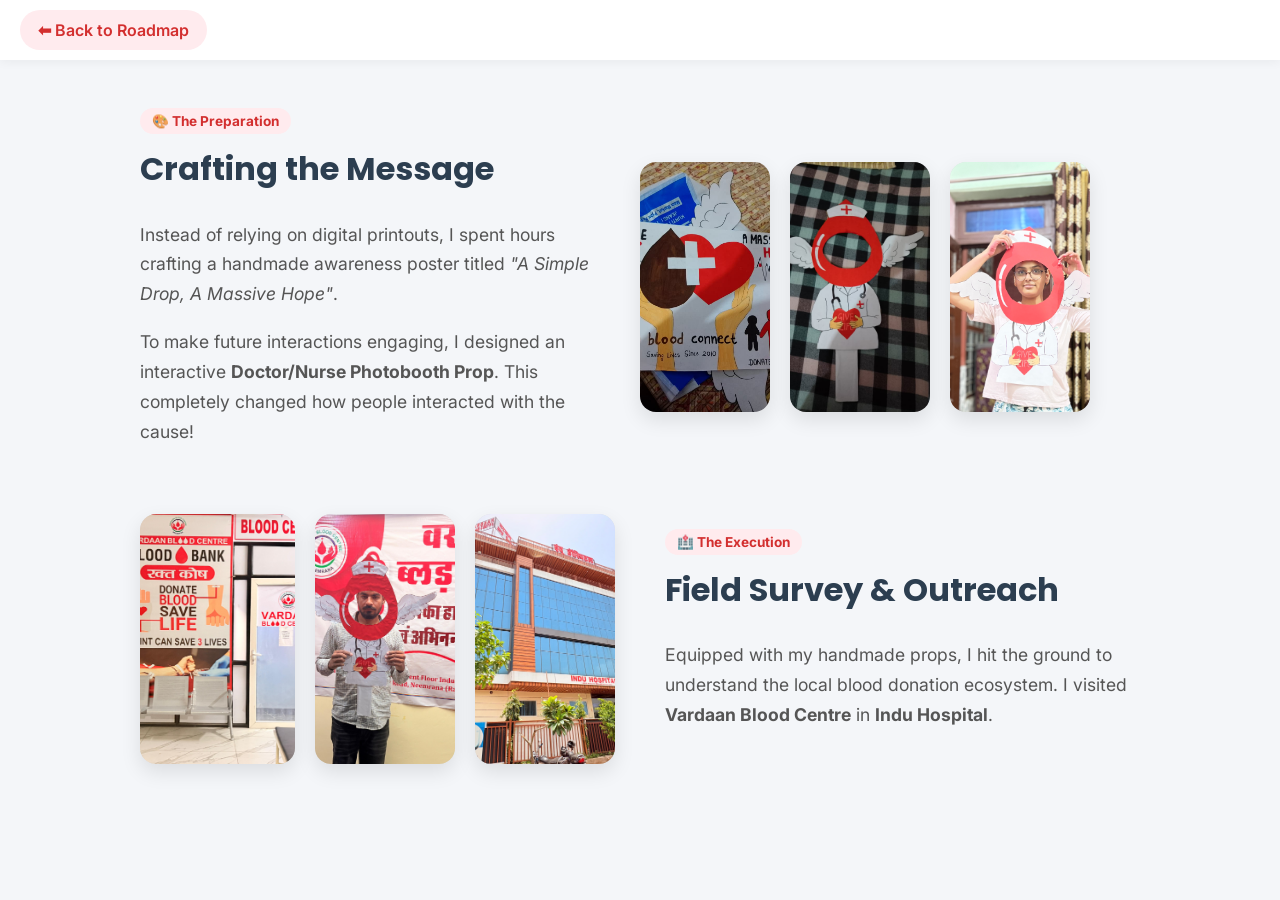
==== week1.html @ a0501035 "First commit - BloodConnect Journey Portfolio" ====
<!DOCTYPE html>
<html lang="en">
<head>
    <meta charset="UTF-8">
    <meta name="viewport" content="width=device-width, initial-scale=1.0">
    <title>Week 1 - Impact Journey</title>
    <link href="https://fonts.googleapis.com/css2?family=Poppins:wght@600;800&family=Inter:wght@400;500&display=swap" rel="stylesheet">
    <link rel="stylesheet" href="style.css">
</head>
<body class="detail-page">

    <div class="nav-bar">
        <a href="index.html" class="back-btn">⬅ Back to Roadmap</a>
    </div>

    <div class="page-container">
        <div class="story-section">
            <div class="content-text">
                <span class="badge">🎨 The Preparation</span>
                <h2>Crafting the Message</h2>
                <p>Instead of relying on digital printouts, I spent hours crafting a handmade awareness poster titled <em>"A Simple Drop, A Massive Hope"</em>.</p>
                <p>To make future interactions engaging, I designed an interactive <strong>Doctor/Nurse Photobooth Prop</strong>. This completely changed how people interacted with the cause!</p>
            </div>
            <div class="image-grid">
                <div class="pro-img-box">
                    <img src="images\poster1.jpeg" alt="Handmade Poster" class="actual-img">
                    <div class="img-overlay">Creative Poster</div>
                </div>
                <div class="image-grid">
                <div class="pro-img-box">
                    <img src="images\photobooth.jpeg" alt="photobooth" class="actual-img">
                    <div class="img-overlay">Creative Poster</div>
                </div>
                <div class="pro-img-box">
                    <img src="images\me.jpeg" alt="Photobooth Prop" class="actual-img">
                    <div class="img-overlay">Interactive Prop</div>
                </div>
            </div>
        </div>

        <hr class="divider">

        <div class="story-section reverse-layout">
            <div class="content-text">
                <span class="badge">🏥 The Execution</span>
                <h2>Field Survey & Outreach</h2>
                <p>Equipped with my handmade props, I hit the ground to understand the local blood donation ecosystem. I visited <strong>Vardaan Blood Centre</strong> in <strong>Indu Hospital</strong>.</p>
            </div>
            <div class="image-grid">
                <div class="pro-img-box">
                    <img src="images/hp6.jpeg" alt="Vardaan Centre" class="actual-img">
                    <div class="img-overlay">Vardaan Centre</div>
                </div>
            <div class="image-grid">
                <div class="pro-img-box">
                    <img src="images\s1.jpeg" alt="Vardaan Centre" class="actual-img">
                    <div class="img-overlay">Vardaan Centre</div>
                </div>
            
            <div class="pro-img-box">
                    <img src="images\hp.jpeg" alt="Indu Hospital" class="actual-img">
                    <div class="img-overlay">Indu Hospital</div>
                </div>
            </div>
        </div>
    </div>

</body>
</html>
---- style.css ----
/* Core Variables & Setup */
:root {
    --brand-red: #d32f2f;
    --brand-pink: #ffebee;
    --text-dark: #2c3e50;
    --bg-color: #f4f6f9;
}

body {
    font-family: 'Inter', sans-serif;
    background-color: var(--bg-color);
    margin: 0;
    color: var(--text-dark);
    overflow-x: hidden;
}

h1, h2, h3 { font-family: 'Poppins', sans-serif; }
a { text-decoration: none; }

/* --- 1. HOME PAGE (Tree) STYLES --- */
.logo-container { text-align: center; padding: 25px 0; background: white; box-shadow: 0 2px 10px rgba(0,0,0,0.05); }
.main-logo { height: 70px; transition: transform 0.3s ease; }
.main-logo:hover { transform: scale(1.05); }

.hero-interactive { text-align: center; padding: 50px 20px; }
.gradient-text {
    background: linear-gradient(135deg, #d32f2f, #ff5252);
    -webkit-background-clip: text;
    -webkit-text-fill-color: transparent;
    font-size: 3rem; margin: 0;
}
.floating-title { animation: float 3s ease-in-out infinite; }
@keyframes float {
    0%, 100% { transform: translateY(0px); }
    50% { transform: translateY(-8px); }
}
.subtitle { font-size: 1.2rem; color: #555; margin-bottom: 25px; }

.stats-row { display: flex; justify-content: center; gap: 15px; flex-wrap: wrap; }
.stat-badge {
    background: white; padding: 8px 18px; border-radius: 20px;
    box-shadow: 0 4px 10px rgba(0,0,0,0.05); font-weight: 600; color: var(--brand-red);
}

/* The Tree */
.tree-container { position: relative; max-width: 800px; margin: 40px auto; padding: 20px; }
.vertical-line {
    position: absolute; left: 50%; top: 0; bottom: 0; width: 4px;
    background: #e0e0e0; transform: translateX(-50%);
}
.tree-node {
    display: flex; align-items: center; justify-content: flex-end;
    width: 50%; position: relative; margin-bottom: 50px;
    color: var(--text-dark); transition: transform 0.3s ease;
}
.tree-node:hover:not(.disabled-node) { transform: translateY(-5px); }
.right-node { justify-content: flex-start; left: 50%; }

.node-content {
    background: white; padding: 20px; border-radius: 12px;
    box-shadow: 0 5px 15px rgba(0,0,0,0.08); width: 250px;
    text-align: center; border: 2px solid transparent; transition: all 0.3s ease;
}
.tree-node:hover:not(.disabled-node) .node-content {
    border-color: var(--brand-red); background: var(--brand-pink);
}
.node-content h3 { margin: 0 0 5px 0; color: var(--brand-red); }
.node-content p { margin: 0; font-size: 0.9rem; color: #666; }

.node-dot {
    width: 20px; height: 20px; background: var(--brand-red);
    border-radius: 50%; position: absolute; right: -12px;
    border: 4px solid var(--bg-color); z-index: 2;
}
.right-node .node-dot { left: -12px; right: auto; }

.disabled-node { opacity: 0.5; cursor: not-allowed; }
.disabled-node .node-dot { background: #bbb; }
.disabled-node:hover .node-content { border-color: transparent; background: white; }

/* --- 2. DETAIL PAGES (Week 1, 2, 4) STYLES --- */
.nav-bar {
    padding: 20px; background: white; box-shadow: 0 2px 10px rgba(0,0,0,0.05);
    position: sticky; top: 0; z-index: 100;
}
.back-btn {
    color: var(--brand-red); font-weight: 600; padding: 10px 18px;
    border-radius: 20px; background: var(--brand-pink); transition: 0.3s;
}
.back-btn:hover { background: var(--brand-red); color: white; }

.page-container {
    max-width: 1000px; margin: 50px auto; padding: 0 20px;
    animation: fadeIn 0.6s ease-out forwards;
}
@keyframes fadeIn {
    from { opacity: 0; transform: translateY(20px); }
    to { opacity: 1; transform: translateY(0); }
}

.story-section {
    display: flex; align-items: center; gap: 50px; flex-wrap: wrap; margin-bottom: 50px;
}
.reverse-layout { flex-direction: row-reverse; }
.content-text { flex: 1; min-width: 300px; }

.badge {
    background: var(--brand-pink); color: var(--brand-red);
    padding: 5px 12px; border-radius: 20px; font-size: 0.85rem; font-weight: bold;
}
.content-text h2 { font-size: 2rem; margin-top: 15px; }
.content-text p { font-size: 1.1rem; line-height: 1.7; color: #555; }

.divider { border: 0; height: 1px; background: linear-gradient(to right, transparent, #ddd, transparent); margin: 40px 0; }

.image-grid { display: grid; grid-template-columns: 1fr 1fr; gap: 20px; flex: 1; min-width: 300px; }
.single-img { grid-template-columns: 1fr; } /* For Week 2 */

.pro-img-box {
    position: relative; height: 250px; border-radius: 16px;
    overflow: hidden; box-shadow: 0 8px 20px rgba(0,0,0,0.1); background: #e0e0e0; cursor: pointer;
}
.actual-img { width: 100%; height: 100%; object-fit: cover; transition: transform 0.5s ease; }
.pro-img-box:hover .actual-img { transform: scale(1.1); }

.img-overlay {
    position: absolute; bottom: -60px; left: 0; width: 100%;
    background: rgba(0,0,0,0.7); color: white; text-align: center;
    padding: 15px 0; transition: bottom 0.3s ease; font-weight: 500;
}
.pro-img-box:hover .img-overlay { bottom: 0; }
/* --- WEEK 4 DASHBOARD CARDS STYLES --- */
.dashboard-container {
    max-width: 900px;
    margin: 40px auto;
    text-align: center;
    animation: fadeIn 0.6s ease-out forwards;
}

.dashboard-title {
    color: var(--brand-red);
    margin-bottom: 40px;
    font-size: 2rem;
}

.cards-wrapper {
    display: flex;
    justify-content: center;
    gap: 30px;
    flex-wrap: wrap;
}

.card {
    background: white;
    padding: 30px 20px;
    border-radius: 12px;
    box-shadow: 0 4px 15px rgba(0,0,0,0.05);
    width: 250px;
    transition: transform 0.3s ease, box-shadow 0.3s ease;
    text-align: center;
}

.card h3 { margin: 10px 0; font-size: 1.1rem; color: #333; }
.card-icon { font-size: 40px; margin-bottom: 15px; }

.status { font-weight: bold; font-size: 13px; margin-bottom: 20px; }
.done { color: #2e7d32; }
.progress { color: #f57c00; }
.upcoming { color: #888; }

.view-btn {
    background-color: var(--brand-red);
    color: white;
    border: none;
    padding: 12px;
    border-radius: 8px;
    cursor: pointer;
    font-weight: bold;
    width: 100%;
    transition: 0.3s;
}

.active-card:hover {
    transform: translateY(-5px);
    box-shadow: 0 8px 25px rgba(0,0,0,0.1);
}
.active-card:hover .view-btn { background-color: #b71c1c; }

.disabled-card { opacity: 0.6; cursor: not-allowed; }
.disabled-btn { background-color: #ddd; color: #888; cursor: not-allowed; }

/* --- MODAL (POP-UP) STYLES --- */
.modal {
    display: none; position: fixed; z-index: 200;
    left: 0; top: 0; width: 100%; height: 100%;
    background-color: rgba(0, 0, 0, 0.7);
}

.modal-content {
    background-color: white; margin: 10% auto; padding: 30px;
    border-radius: 12px; width: 60%; max-width: 600px;
    position: relative; text-align: center;
    animation: fadeIn 0.3s;
}

.popup-img { width: 100%; border-radius: 8px; margin-top: 15px; }

.close-btn {
    position: absolute; top: 15px; right: 20px;
    color: #aaa; font-size: 28px; font-weight: bold; cursor: pointer;
}
.close-btn:hover { color: red; }
/* --- WEEK 3: GAMES GRID STYLES --- */
.games-grid {
    display: grid;
    grid-template-columns: 1fr 1fr;
    gap: 15px;
}

.game-card {
    background: white;
    padding: 25px 15px;
    border-radius: 16px;
    text-align: center;
    box-shadow: 0 5px 15px rgba(0,0,0,0.06);
    transition: transform 0.3s cubic-bezier(0.25, 0.8, 0.25, 1), box-shadow 0.3s;
    border: 2px solid transparent;
    cursor: pointer;
}

.game-card:hover {
    transform: translateY(-8px) scale(1.02);
    box-shadow: 0 12px 25px rgba(0,0,0,0.1);
}

.game-icon {
    font-size: 45px;
    margin-bottom: 10px;
    animation: bounce 2s infinite ease-in-out;
}

.game-card h3 {
    font-size: 1.1rem;
    color: var(--text-dark);
    margin: 5px 0;
}

.game-card p {
    font-size: 0.9rem !important;
    color: #777 !important;
    margin: 0 !important;
}

/* The Winning Card (1st Runner Up) */
.winning-card {
    background: linear-gradient(145deg, #ffffff, #fff3e0);
    border: 2px solid #ffb300;
    position: relative;
    overflow: hidden;
}

.winning-card::before {
    content: '⭐';
    position: absolute;
    top: -10px;
    right: -10px;
    font-size: 40px;
    opacity: 0.2;
}

.win-tag {
    display: inline-block;
    background: #ffb300;
    color: white;
    padding: 5px 15px;
    border-radius: 20px;
    font-weight: bold;
    font-size: 0.9rem;
    margin-top: 10px;
    box-shadow: 0 4px 10px rgba(255, 179, 0, 0.3);
}

/* Mini Highlight for Task completion */
.highlight-card-mini {
    background: var(--brand-pink);
    border: 2px dashed var(--brand-red);
}

@keyframes bounce {
    0%, 100% { transform: translateY(0); }
    50% { transform: translateY(-5px); }
}
/* --- WEEK 5: Work in Progress Box --- */
.wip-box {
    background: #e3f2fd;
    border: 2px dashed #1976d2;
    padding: 20px;
    border-radius: 12px;
    text-align: center;
    color: #1565c0;
    margin-top: 15px;
}

.wip-box h3 { margin: 10px 0 5px 0; color: #0d47a1; }
.wip-box p { color: #1976d2 !important; font-size: 0.95rem; }

/* --- INDEX: Summary Evaluation Chart --- */
.summary-section {
    max-width: 900px;
    margin: 60px auto;
    padding: 30px;
    background: white;
    border-radius: 16px;
    box-shadow: 0 10px 30px rgba(0,0,0,0.05);
    text-align: center;
    border-top: 8px solid var(--brand-red);
}

.summary-section h2 { color: var(--brand-red); font-size: 2rem; margin-bottom: 5px; }
.summary-section p { color: #666; margin-bottom: 30px; }

.summary-grid {
    display: grid;
    grid-template-columns: repeat(auto-fit, minmax(300px, 1fr));
    gap: 20px;
    text-align: left;
}

.summary-card {
    background: var(--bg-color);
    padding: 20px;
    border-radius: 12px;
    border-left: 4px solid var(--brand-red);
}

.summary-card h3 { margin: 0 0 10px 0; font-size: 1.1rem; color: var(--text-dark); }
.summary-card p { margin: 0; font-size: 0.95rem; color: #555; line-height: 1.5; }
/* --- CLOSING / THANK YOU SECTION --- */
.closing-section {
    max-width: 900px;
    margin: 50px auto 40px auto;
    text-align: center;
    padding: 40px 30px;
    background: linear-gradient(135deg, #ffebee, #ffffff);
    border-radius: 16px;
    box-shadow: 0 8px 25px rgba(211, 47, 47, 0.08);
    border: 1px solid rgba(211, 47, 47, 0.15);
}

.quote-text {
    font-size: 1.6rem;
    color: var(--brand-red);
    font-style: italic;
    margin-bottom: 25px;
    line-height: 1.5;
}

.thank-you-text {
    font-size: 1.15rem;
    color: #444;
    line-height: 1.8;
    font-weight: 500;
}
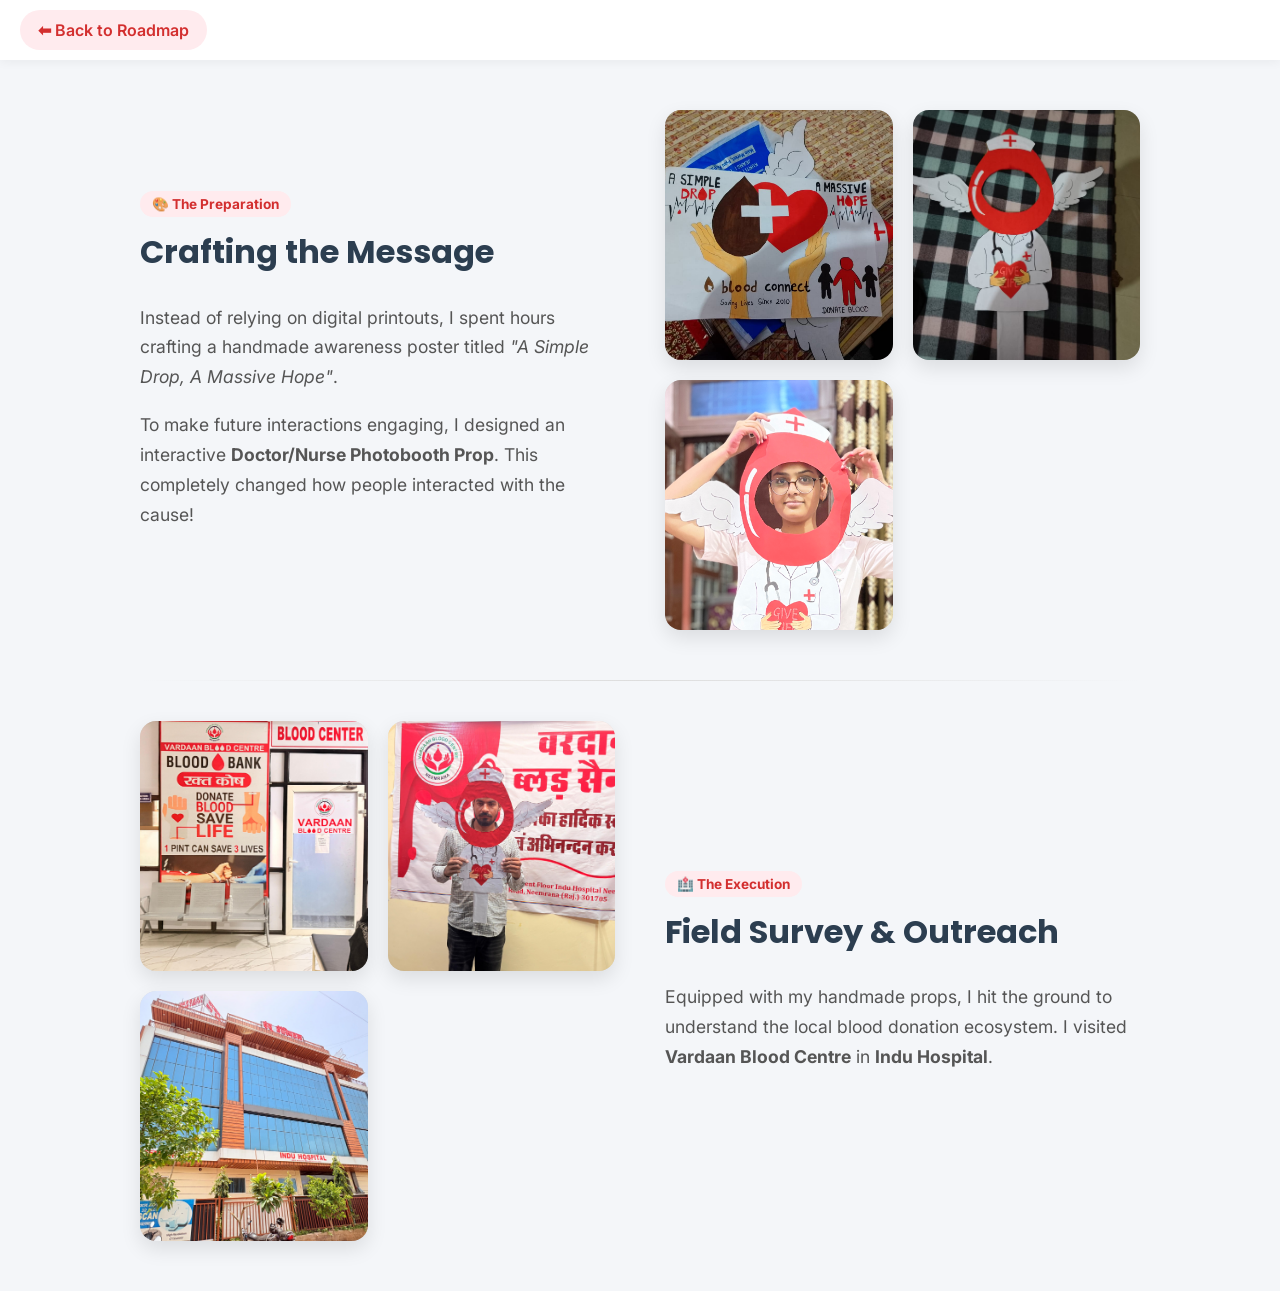
==== commit 637cadd7: "Fix Week 1 page markup and image paths" ====
--- a/week1.html
+++ b/week1.html
@@ -8,13 +8,12 @@
     <link rel="stylesheet" href="style.css">
 </head>
 <body class="detail-page">
-
     <div class="nav-bar">
         <a href="index.html" class="back-btn">⬅ Back to Roadmap</a>
     </div>
 
-    <div class="page-container">
-        <div class="story-section">
+    <main class="page-container">
+        <section class="story-section">
             <div class="content-text">
                 <span class="badge">🎨 The Preparation</span>
                 <h2>Crafting the Message</h2>
@@ -23,47 +22,43 @@
             </div>
             <div class="image-grid">
                 <div class="pro-img-box">
-                    <img src="images\poster1.jpeg" alt="Handmade Poster" class="actual-img">
-                    <div class="img-overlay">Creative Poster</div>
-                </div>
-                <div class="image-grid">
-                <div class="pro-img-box">
-                    <img src="images\photobooth.jpeg" alt="photobooth" class="actual-img">
+                    <img src="images/poster1.jpeg" alt="Handmade awareness poster" class="actual-img">
                     <div class="img-overlay">Creative Poster</div>
                 </div>
                 <div class="pro-img-box">
-                    <img src="images\me.jpeg" alt="Photobooth Prop" class="actual-img">
+                    <img src="images/photobooth.jpeg" alt="Doctor and nurse photobooth prop" class="actual-img">
+                    <div class="img-overlay">Photobooth Prop</div>
+                </div>
+                <div class="pro-img-box">
+                    <img src="images/me.jpeg" alt="Photobooth prop in use" class="actual-img">
                     <div class="img-overlay">Interactive Prop</div>
                 </div>
             </div>
-        </div>
+        </section>
 
         <hr class="divider">
 
-        <div class="story-section reverse-layout">
+        <section class="story-section reverse-layout">
             <div class="content-text">
                 <span class="badge">🏥 The Execution</span>
-                <h2>Field Survey & Outreach</h2>
+                <h2>Field Survey &amp; Outreach</h2>
                 <p>Equipped with my handmade props, I hit the ground to understand the local blood donation ecosystem. I visited <strong>Vardaan Blood Centre</strong> in <strong>Indu Hospital</strong>.</p>
             </div>
             <div class="image-grid">
                 <div class="pro-img-box">
-                    <img src="images/hp6.jpeg" alt="Vardaan Centre" class="actual-img">
+                    <img src="images/hp6.jpeg" alt="Vardaan Blood Centre" class="actual-img">
                     <div class="img-overlay">Vardaan Centre</div>
                 </div>
-            <div class="image-grid">
                 <div class="pro-img-box">
-                    <img src="images\s1.jpeg" alt="Vardaan Centre" class="actual-img">
-                    <div class="img-overlay">Vardaan Centre</div>
+                    <img src="images/s1.jpeg" alt="Field survey visit" class="actual-img">
+                    <div class="img-overlay">Field Survey</div>
                 </div>
-            
-            <div class="pro-img-box">
-                    <img src="images\hp.jpeg" alt="Indu Hospital" class="actual-img">
+                <div class="pro-img-box">
+                    <img src="images/hp.jpeg" alt="Indu Hospital" class="actual-img">
                     <div class="img-overlay">Indu Hospital</div>
                 </div>
             </div>
-        </div>
-    </div>
-
+        </section>
+    </main>
 </body>
-</html>+</html>
